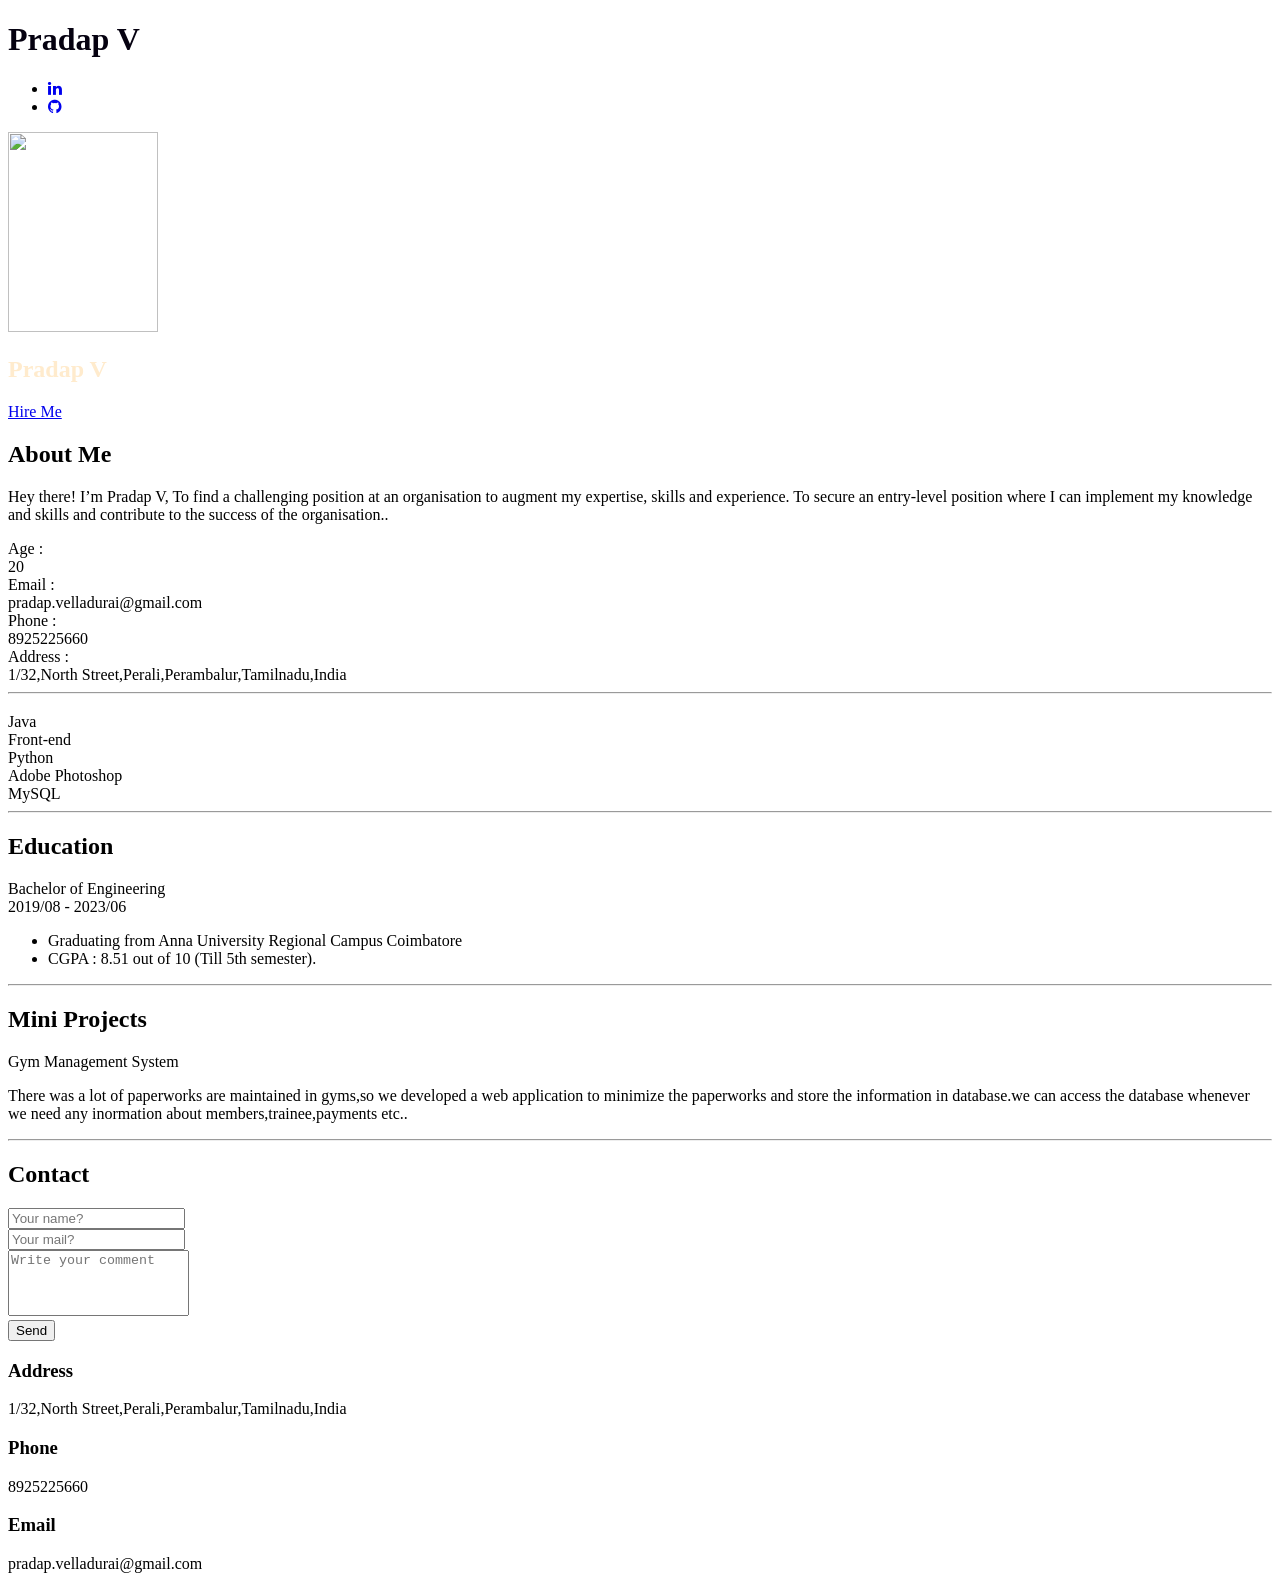
==== Assignments/Team Member 1/Index.html @ fc2ae616 "Rename Assignments/Team Member 2/Index.html to Assignments/Team Member 1/Index.html" ====
<!DOCTYPE html>
<html lang="en">
  <head>
    <meta charset="UTF-8">
    <meta http-equiv="X-UA-Compatible" content="IE=edge">
    <meta name="viewport" content="width=device-width, initial-scale=1">
    <title>Welcome</title>

    <link rel="stylesheet" href="https://cdnjs.cloudflare.com/ajax/libs/font-awesome/4.7.0/css/font-awesome.min.css">

    <link rel="preconnect" href="https://fonts.gstatic.com" crossorigin="crossorigin"/>
    <link rel="preconnect" href="https://fonts.googleapis.com">
    <link rel="preconnect" href="https://fonts.gstatic.com" crossorigin>
    <link href="https://fonts.googleapis.com/css2?family=Raleway&display=swap" rel="stylesheet">


    <link href="css/font-awesome/css/all.min.css?ver=1.2.0" rel="stylesheet">
    <link href="css/bootstrap.min.css?ver=1.2.0" rel="stylesheet">
    <link href="css/aos.css?ver=1.2.0" rel="stylesheet">
    <link href="css/main.css?ver=1.2.0" rel="stylesheet">
    
    <noscript>
      <style type="text/css">
        [data-aos] {
            opacity: 1 !important;
            transform: translate(0) scale(1) !important;
        }
      </style>
    </noscript>
  </head>
  <body id="top">
    <header class="d-print-none">
      <div class="container text-center text-lg-left">
        <div class="py-3 clearfix">
          <h1 class="site-title mb-0" style="color:rgb(5, 1, 16) ;">Pradap V</h1>
          <div class="site-nav">
            <nav role="navigation">
              <ul class="nav justify-content-center">
                <li class="nav-item"><a class="nav-link" href="https://www.linkedin.com" title="Linkedin"><i class="fa fa-linkedin"></i><span class="menu-title sr-only">Linkedin</span></a>
                </li>
                <li class="nav-item"><a class="nav-link" href="https://github.com/Pradap08" title="Github"><i class="fa fa-github"></i><span class="menu-title sr-only">Github</span></a>
                </li>
              </ul>
            </nav>
          </div>
        </div>
      </div>
    </header>
    <div class="page-content">
      <div class="container">
<div class="cover shadow-lg bg-white">
  <div class="cover-bg p-3 p-lg-4 text-white">
    <div class="row">
      <div class="col-lg-4 col-md-5">
        <div class="avatar hover-effect "><img src="images\img.jpg" width="150" height="200"/></div>
      </div>
      <div class="col-lg-8 col-md-7 text-center text-md-start">
        <h2 class="h1 mt-2" data-aos="fade-left" data-aos-delay="0" style="color:blanchedalmond;">Pradap V</h2>
        <div class="d-print-none" data-aos="fade-left" data-aos-delay="200"><a class="btn btn-success shadow-sm mt-1" href="#contact">Hire Me</a></div>
      </div>
    </div>
  </div>
  <div class="about-section pt-4 px-3 px-lg-4 mt-1">
    <div class="row">
      <div class="col-md-6">
        <h2 class="h3 mb-3">About Me</h2>
        <p>Hey there! I’m Pradap V, To find a challenging position at an organisation to augment my expertise,
          skills and experience. To secure an entry-level position where I can
          implement my knowledge and skills and contribute to the success of the
          organisation..</p>
      </div>
      <div class="col-md-5 offset-md-1">
        <div class="row mt-2">
          <div class="col-sm-4">
            <div class="pb-1">Age : </div>
          </div>
          <div class="col-sm-8">
            <div class="pb-1 text-secondary">20</div>
          </div>
          <div class="col-sm-4">
            <div class="pb-1">Email : </div>
          </div>
          <div class="col-sm-8">
            <div class="pb-1 text-secondary">pradap.velladurai@gmail.com</div>
          </div>
          <div class="col-sm-4">
            <div class="pb-1">Phone : </div>
          </div>
          <div class="col-sm-8">
            <div class="pb-1 text-secondary">8925225660</div>
          </div>
          <div class="col-sm-4">
            <div class="pb-1">Address : </div>
          </div>
          <div class="col-sm-8">
            <div class="pb-1 text-secondary">1/32,North Street,Perali,Perambalur,Tamilnadu,India</div>
          </div>
        </div>
      </div>
    </div>
  </div>
  <hr class="d-print-none"/>
  <div class="skills-section px-3 px-lg-4">
    <h2 class="h3 mb-3"></h2>
    <div class="row">
      <div class="col-md-5">
        <div class="mb-2"><span>Java</span>
          <div class="progress my-1">
            <div class="progress-bar " role="progressbar" data-aos="zoom-in-right" data-aos-delay="100" data-aos-anchor=".skills-section" style="width: 60%" aria-valuenow="80" aria-valuemin="0" aria-valuemax="100"></div>
          </div>
        </div>
        <div class="mb-2"><span>Front-end</span>
          <div class="progress my-1">
            <div class="progress-bar " role="progressbar" data-aos="zoom-in-right" data-aos-delay="200" data-aos-anchor=".skills-section" style="width: 75%" aria-valuenow="85" aria-valuemin="0" aria-valuemax="100"></div>
          </div>
        </div>
        <div class="mb-2"><span>Python</span>
          <div class="progress my-1">
            <div class="progress-bar " role="progressbar" data-aos="zoom-in-right" data-aos-delay="300" data-aos-anchor=".skills-section" style="width: 80%" aria-valuenow="75" aria-valuemin="0" aria-valuemax="100"></div>
          </div>
        </div>
      
      
        <div class="mb-2"><span>Adobe Photoshop</span>
          <div class="progress my-1">
            <div class="progress-bar  " role="progressbar" data-aos="zoom-in-right" data-aos-delay="400" data-aos-anchor=".skills-section" style="width: 70%" aria-valuenow="90" aria-valuemin="0" aria-valuemax="100"></div>
          </div>
        </div>
        
        <div class="mb-2"><span>MySQL</span>
          <div class="progress my-1">
            <div class="progress-bar" role="progressbar" data-aos="zoom-in-right" data-aos-delay="600" data-aos-anchor=".skills-section" style="width: 75%" aria-valuenow="75" aria-valuemin="0" aria-valuemax="100"></div>
          </div>
        </div>
        </div>
      </div>
    </div>
  </div>
      
    </div>
  </div>
  <hr class="d-print-none"/>
  <div class="page-break"></div>
  <div class="education-section px-3 px-lg-4 pb-4">
    <h2 class="h3 mb-4">Education</h2>
    <div class="timeline">
      <div class="timeline-card timeline-card-success card shadow-sm">
        <div class="card-body">
          <div class="h5 mb-1">Bachelor of Engineering</div>
          <div class="text-muted text-small mb-2">2019/08 - 2023/06</div>
          <div><ul>
            <li>
              Graduating from Anna University Regional Campus Coimbatore
            </li>
            <li>CGPA : 8.51 out of 10 (Till 5th semester).</li>
          </ul></div>
        </div>
      </div>
      </div>
      
    </div>
    <hr class="d-print-none"/>
  <div class="work-experience-section px-3 px-lg-4">
    <h2 class="h3 mb-4"> Mini Projects</h2>
    <div class="timeline">
      <div class="timeline-card timeline-card-primary card shadow-sm">
        <div class="card-body">
          <div class="h5 mb-1">Gym Management System</div>
          
            <p>There was a lot of paperworks are maintained in gyms,so we developed a web application to minimize the paperworks and store the information in database.we can access the database whenever we need any inormation about members,trainee,payments etc..</p>
                 </div>
        </div>
      </div>
      
    </div>
    
  </div>
  <hr class="d-print-none"/>
  <div class="contant-section px-3 px-lg-4 pb-4" id="contact">
    <h2 class="h3 text mb-3">Contact</h2>
    <div class="row">
      <div class="col-md-7 d-print-none">
        <div class="my-2"><form action="https://formspree.io/your@gmail.com"
    method="POST">
  <div class="row">
    <div class="col-6">
      <input class="form-control" type="text" id="name" name="name" placeholder="Your name?" required>
    </div>
    <div class="col-6">
      <input class="form-control" type="email" id="email" name="_replyto" placeholder="Your mail?" required>
    </div>
  </div>
  <div class="form-group my-2">
    <textarea class="form-control" style="resize: none;" id="message" name="message" rows="4"  placeholder="Write your comment" required></textarea>
  </div>
  <button class="btn btn-success mt-2" type="submit">Send</button>
</form>
        </div>
      </div>
      <div class="col">
        <div class="mt-2">
          <h3 class="h6">Address</h3>
          <div class="pb-2">1/32,North Street,Perali,Perambalur,Tamilnadu,India</div>
          <h3 class="h6">Phone</h3>
          <div class="pb-2">8925225660</div>
          <h3 class="h6">Email</h3>
          <div class="pb-2">pradap.velladurai@gmail.com</div>
        </div>
      </div>
      
        </div>
      </div>
    </div>
  </div>
</div></div>
    </div>
  </div>
  

  
    <script src="scripts/bootstrap.bundle.min.js?ver=1.2.0"></script>
    <script src="scripts/aos.js?ver=1.2.0"></script>
    <script src="scripts/main.js?ver=1.2.0"></script>
  </body>
</html>
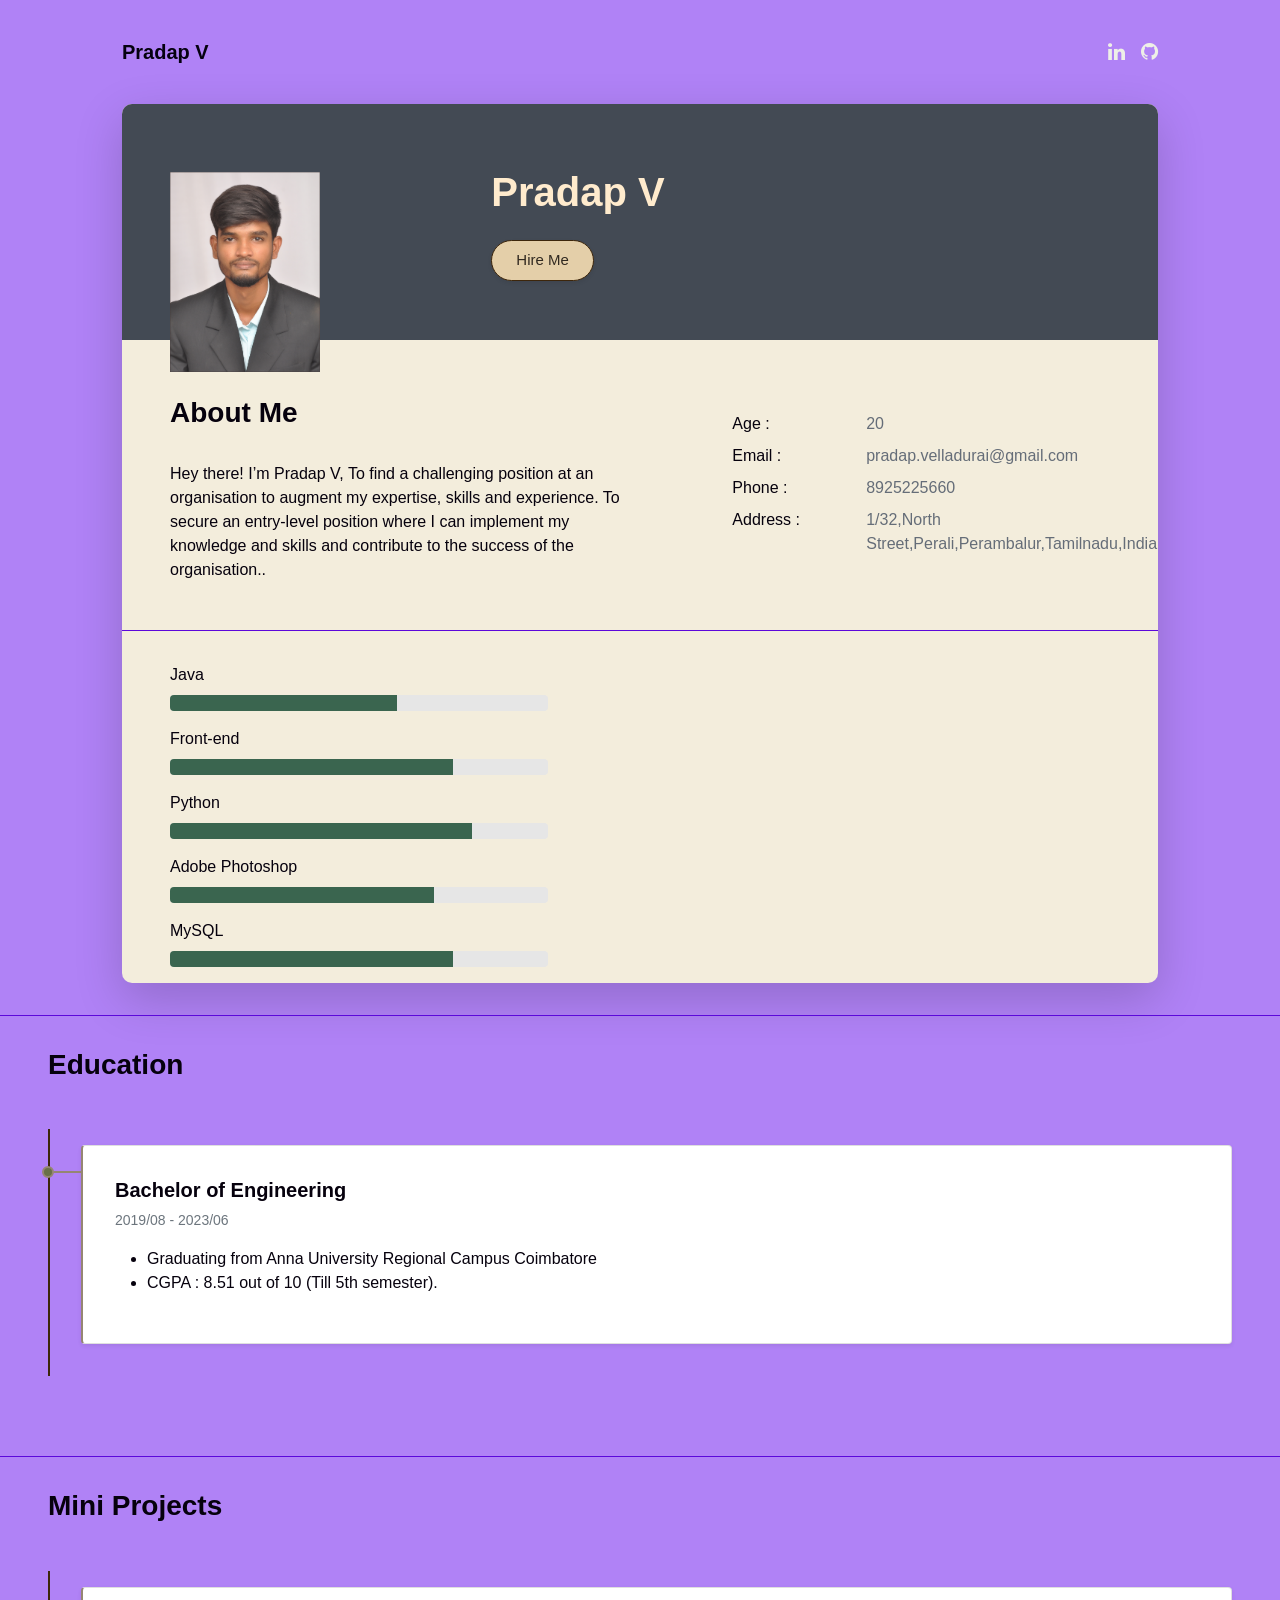
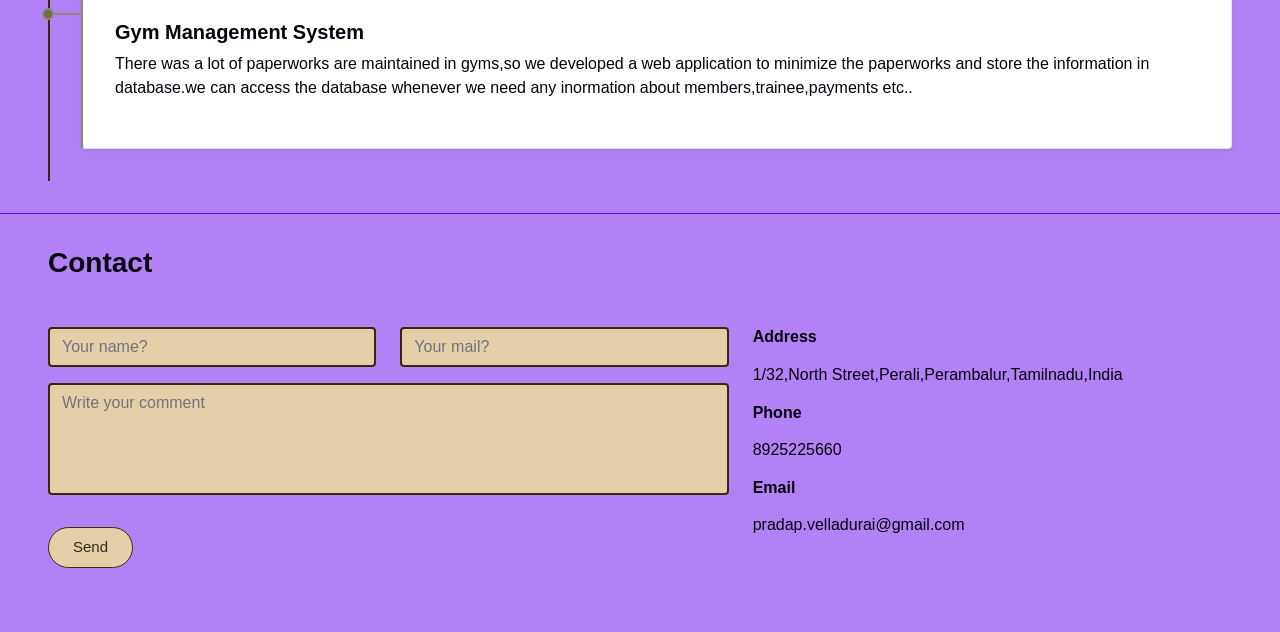
==== commit 967b9e66: "Add files via upload" ====
--- a/Assignments/Team Member 1/Index.html
+++ b/Assignments/Team Member 1/Index.html
@@ -222,4 +222,4 @@
     <script src="scripts/aos.js?ver=1.2.0"></script>
     <script src="scripts/main.js?ver=1.2.0"></script>
   </body>
-</html>
+</html>
--- a/Assignments/Team Member 1/css/main.css
+++ b/Assignments/Team Member 1/css/main.css
@@ -0,0 +1,408 @@
+
+body {
+  background-color:#650aee82;
+  color: #06010d;
+}
+
+hr {
+  margin: 2rem 0;
+  color: #5c08da;
+  background-color: currentColor;
+  border: 0;
+  opacity: 1; }
+
+hr:not([size]) {
+  height: 1px; }
+  
+
+  h1, .h1, h2, .h2, h3, .h3, h4, .h4, h5, .h5, h6, .h6 {
+    margin-top: 0;
+    margin-bottom: 1rem;
+    font-family: 'Raleway', sans-serif;
+    font-weight: 600;
+    line-height: 1.2;
+
+  }
+  
+  h1, .h1 {
+    font-size: calc(1.375rem + 1.5vw); }
+    @media (min-width: 1200px) {
+      h1, .h1 {
+        font-size: 2.5rem; } }
+  
+  h2, .h2 {
+    font-size: calc(1.325rem + 0.9vw);
+  
+  }
+    @media (min-width: 1200px) {
+      h2, .h2 {
+        font-size: 2rem; } }
+  
+  h3, .h3 {
+    font-size: calc(1.3rem + 0.6vw); }
+    @media (min-width: 1200px) {
+      h3, .h3 {
+        font-size: 1.75rem; } }
+  
+  h4, .h4 {
+    font-size: calc(1.275rem + 0.3vw); }
+    @media (min-width: 1200px) {
+      h4, .h4 {
+        font-size: 1.5rem; } }
+  
+  h5, .h5 {
+    font-size: 1.25rem; }
+  
+  h6, .h6 {
+    font-size: 1rem; }
+  
+  p {
+    margin-top: 0;
+    margin-bottom: 1rem; }
+  
+  abbr[title],
+  abbr[data-bs-original-title] {
+    text-decoration: underline;
+    -webkit-text-decoration: underline dotted;
+            text-decoration: underline dotted;
+    cursor: help;
+    -webkit-text-decoration-skip-ink: none;
+            text-decoration-skip-ink: none; }
+  
+  address {
+    margin-bottom: 1rem;
+    font-style: normal;
+    line-height: inherit; }
+  
+  ol,
+  ul {
+    padding-left: 2rem; }
+  
+  ol,
+  ul,
+  dl {
+    margin-top: 0;
+    margin-bottom: 1rem; }
+  
+  ol ol,
+  ul ul,
+  ol ul,
+  ul ol {
+    margin-bottom: 0; }
+  
+  dt {
+    font-weight: 700; }
+  
+  dd {
+    margin-bottom: .5rem;
+    margin-left: 0; }
+  
+  
+.timeline {
+  border-left: 2px solid #3d260b;
+  padding: 1rem 0; }
+
+.timeline-card {
+  position: relative;
+  margin-left: 31px;
+  border-left: 2px solid;
+  margin-bottom: 2rem; }
+
+.timeline-card:last-child {
+  margin-bottom: 1rem; }
+
+.timeline-card:before {
+  content: '';
+  display: inline-block;
+  position: absolute;
+  background-color:#697047;
+  border-radius: 10px;
+  width: 12px;
+  height: 12px;
+  top: 20px;
+  left: -41px;
+  border: 2px solid;
+  z-index: 2; }
+
+.timeline-card:after {
+  content: '';
+  display: inline-block;
+  position: absolute;
+  background-color: currentColor;
+  width: 29px;
+  height: 2px;
+  top: 25px;
+  left: -29px;
+  z-index: 1; }
+
+.timeline-card-primary {
+  border-left-color: #958672; }
+
+.timeline-card-primary:before {
+  border-color: #958672; }
+
+.timeline-card-primary:after {
+  background-color: #958672; }
+
+.timeline-card-success {
+  border-left-color: #958672;}
+
+.timeline-card-success:before {
+  border-color: #958672; }
+
+.timeline-card-success:after {
+  background-color:  #958672; }
+
+html {
+  scroll-behavior: smooth;
+ }
+
+.site-title {
+  font-size: 1.25rem;
+  line-height: 2.5rem; }
+
+.nav-link {
+  padding: 0;
+  font-size: 1.25rem;
+  line-height: 2.5rem;
+  color:#eeefe7; }
+
+.nav-link:hover,
+.nav-link:focus,
+.active .nav-link {
+  color: #330fd2; }
+
+.nav-item + .nav-item {
+  margin-left: 1rem; }
+
+.cover {
+  border-radius: 10px; }
+
+.cover-bg {
+  background-color:#434A54;
+  
+  border-radius: 10px 10px 0 0; }
+
+.avatar {
+  max-width: fit-content;
+  max-height: fit-content;
+  margin-top: 20px;
+  text-align: center;
+  margin-left: auto;
+  margin-right: auto;
+  
+}
+.progress {
+  display: flex;
+  height: 1rem;
+  overflow: hidden;
+  font-size: 0.75rem;
+  background-color: #e6e6e6;
+  border-radius: 0.25rem; }
+
+.progress-bar {
+  display: flex;
+  flex-direction: column;
+  justify-content: center;
+  overflow: hidden;
+  color: #fff;
+  text-align: center;
+  white-space: nowrap;
+  background-color:#3a654f;
+  transition: width 0.6s ease; }
+  @media (prefers-reduced-motion: reduce) {
+    .progress-bar {
+      transition: none; } }
+
+.progress-bar-striped {
+  background-image: linear-gradient(45deg, rgba(255, 255, 255, 0.15) 25%, transparent 25%, transparent 50%, rgba(255, 255, 255, 0.15) 50%, rgba(255, 255, 255, 0.15) 75%, transparent 75%, transparent);
+  background-size: 1rem 1rem; }
+
+.progress-bar-animated {
+  -webkit-animation: 1s linear infinite progress-bar-stripes;
+          animation: 1s linear infinite progress-bar-stripes; }
+  @media (prefers-reduced-motion: reduce) {
+    .progress-bar-animated {
+      -webkit-animation: none;
+              animation: none; } }
+
+              .bg-primary {
+                background-color: #2506f0 !important; }
+
+
+.bg-white {
+  background-color: #f3eddc !important; }
+.btn-light {
+    color: #221b15ec;
+    background-color: #E4CFA9;
+    border-color: #3d260b; }
+    .btn-light:hover {
+      color: #fff;
+      background-color: #E4CFA9;
+      border-color: #3d260b; }
+   
+  
+.btn-success {
+    color: #221b15ec;
+    background-color: #E4CFA9;
+    border-color: #3d260b; }
+    .btn-success:hover {
+      color: #fff;
+      background-color: #E4CFA9;
+      border-color: #3d260b; }
+    .btn-check:focus + .btn-success, .btn-success:focus {
+      color: #fff;
+      background-color: #E4CFA9;
+      border-color: #3d260b;
+      box-shadow: 0 0 0 0.25rem rgba(85, 198, 170, 0.5); }
+    .btn-check:checked + .btn-success,
+    .btn-check:active + .btn-success, .btn-success:active, .btn-success.active,
+    .show > .btn-success.dropdown-toggle {
+      color: #fff;
+      background-color: #E4CFA9;
+      border-color: #3d260b; }
+      .btn-check:checked + .btn-success:focus,
+      .btn-check:active + .btn-success:focus, .btn-success:active:focus, .btn-success.active:focus,
+      .show > .btn-success.dropdown-toggle:focus {
+        box-shadow: 0 0 0 0.25rem rgba(198, 187, 85, 0.5); }
+    .btn-success:disabled, .btn-success.disabled {
+      color: #fff;
+      background-color: #E4CFA9;
+      border-color: #3d260b; }
+   
+
+/* .avatar img {
+  /* Safari 6.0 - 9.0 */
+  /* filter: grayscale(100%);  } */
+
+footer a:not(.nav-link) {
+  color: inherit;
+  border-bottom: 1px dashed;
+  text-decoration: none;
+  cursor: pointer; }
+
+@media (min-width: 48em) {
+  .site-title {
+    float: left; }
+  .site-nav {
+    float: right; }
+  .avatar {
+    margin-bottom: -80px;
+    margin-left: 0; } }
+
+@media print {
+  body {
+    background-color: #f0b666; }
+  .container {
+    width: auto;
+    max-width: 100%;
+    padding: 0; }
+  .cover, .cover-bg {
+    border-radius: 0; }
+  .cover.shadow-lg {
+    box-shadow: none !important; }
+  .cover-bg {
+    padding: 5rem !important;
+    padding-bottom: 10px !important; }
+  .avatar {
+    margin-top: -10px; }
+  .about-section {
+    padding: 6.5rem 5rem 2rem !important; }
+  .skills-section,
+  .work-experience-section,
+  .education-section,
+  .contant-section {
+    padding: 1.5rem 5rem 2rem !important; }
+  .page-break {
+    padding-top: 5rem;
+    page-break-before: always; } }
+
+    .form-text {
+      margin-top: 0.25rem;
+      font-size: 0.875em;
+      color: #798c92; }
+    
+    .form-control {
+      display: block;
+      width: 100%;
+      padding: 0.375rem 0.75rem;
+      font-size: 1rem;
+      font-weight: 400;
+      line-height: 1.5;
+      color: #3d260b;
+      background-color: #e4cfa9;
+      background-clip: padding-box;
+      border: 2px solid #3d260b;
+      -webkit-appearance: none;
+         -moz-appearance: none;
+              appearance: none;
+      border-radius: 0.25rem;
+      transition: border-color 0.15s ease-in-out, box-shadow 0.15s ease-in-out; }
+      @media (prefers-reduced-motion: reduce) {
+        .form-control {
+          transition: none; } }
+      .form-control[type="file"] {
+        overflow: hidden; }
+        .form-control[type="file"]:not(:disabled):not([readonly]) {
+          cursor: pointer; }
+      .form-control:focus {
+        color: #002939;
+        background-color: #e4cfa9;
+        border-color: #002939;
+        outline: 0;
+        box-shadow: 0 0 0 0.11rem #998955; }
+      .form-control::-webkit-date-and-time-value {
+        height: 1.5em; }
+      .form-control::-moz-placeholder {
+        color: #e4cfa9;
+        opacity: 1; }
+      .form-control:-ms-input-placeholder {
+        color: #6c757d;
+        opacity: 1; }
+      .form-control::placeholder {
+        color: #6c757d;
+        opacity: 1; }
+      .form-control:disabled, .form-control[readonly] {
+        background-color: #e9ecef;
+        opacity: 1; }
+      .form-control::file-selector-button {
+        padding: 0.375rem 0.75rem;
+        margin: -0.375rem -0.75rem;
+        -webkit-margin-end: 0.75rem;
+                margin-inline-end: 0.75rem;
+        color: #434A54;
+        background-color: #e9ecef;
+        pointer-events: none;
+        border-color: inherit;
+        border-style: solid;
+        border-width: 0;
+        border-inline-end-width: 2px;
+        border-radius: 0;
+        transition: all 0.18s ease-in-out; }
+        @media (prefers-reduced-motion: reduce) {
+          .form-control::file-selector-button {
+            transition: none; } }
+      .form-control:hover:not(:disabled):not([readonly])::file-selector-button {
+        background-color: #dde0e3; }
+      .form-control::-webkit-file-upload-button {
+        padding: 0.375rem 0.75rem;
+        margin: -0.375rem -0.75rem;
+        -webkit-margin-end: 0.75rem;
+                margin-inline-end: 0.75rem;
+        color: #434A54;
+        background-color: #e9ecef;
+        pointer-events: none;
+        border-color: inherit;
+        border-style: solid;
+        border-width: 0;
+        border-inline-end-width: 2px;
+        border-radius: 0;
+        -webkit-transition: all 0.18s ease-in-out;
+        transition: all 0.18s ease-in-out; }
+        @media (prefers-reduced-motion: reduce) {
+          .form-control::-webkit-file-upload-button {
+            -webkit-transition: none;
+            transition: none; } }
+      .form-control:hover:not(:disabled):not([readonly])::-webkit-file-upload-button {
+        background-color: #dde0e3; }
+    
